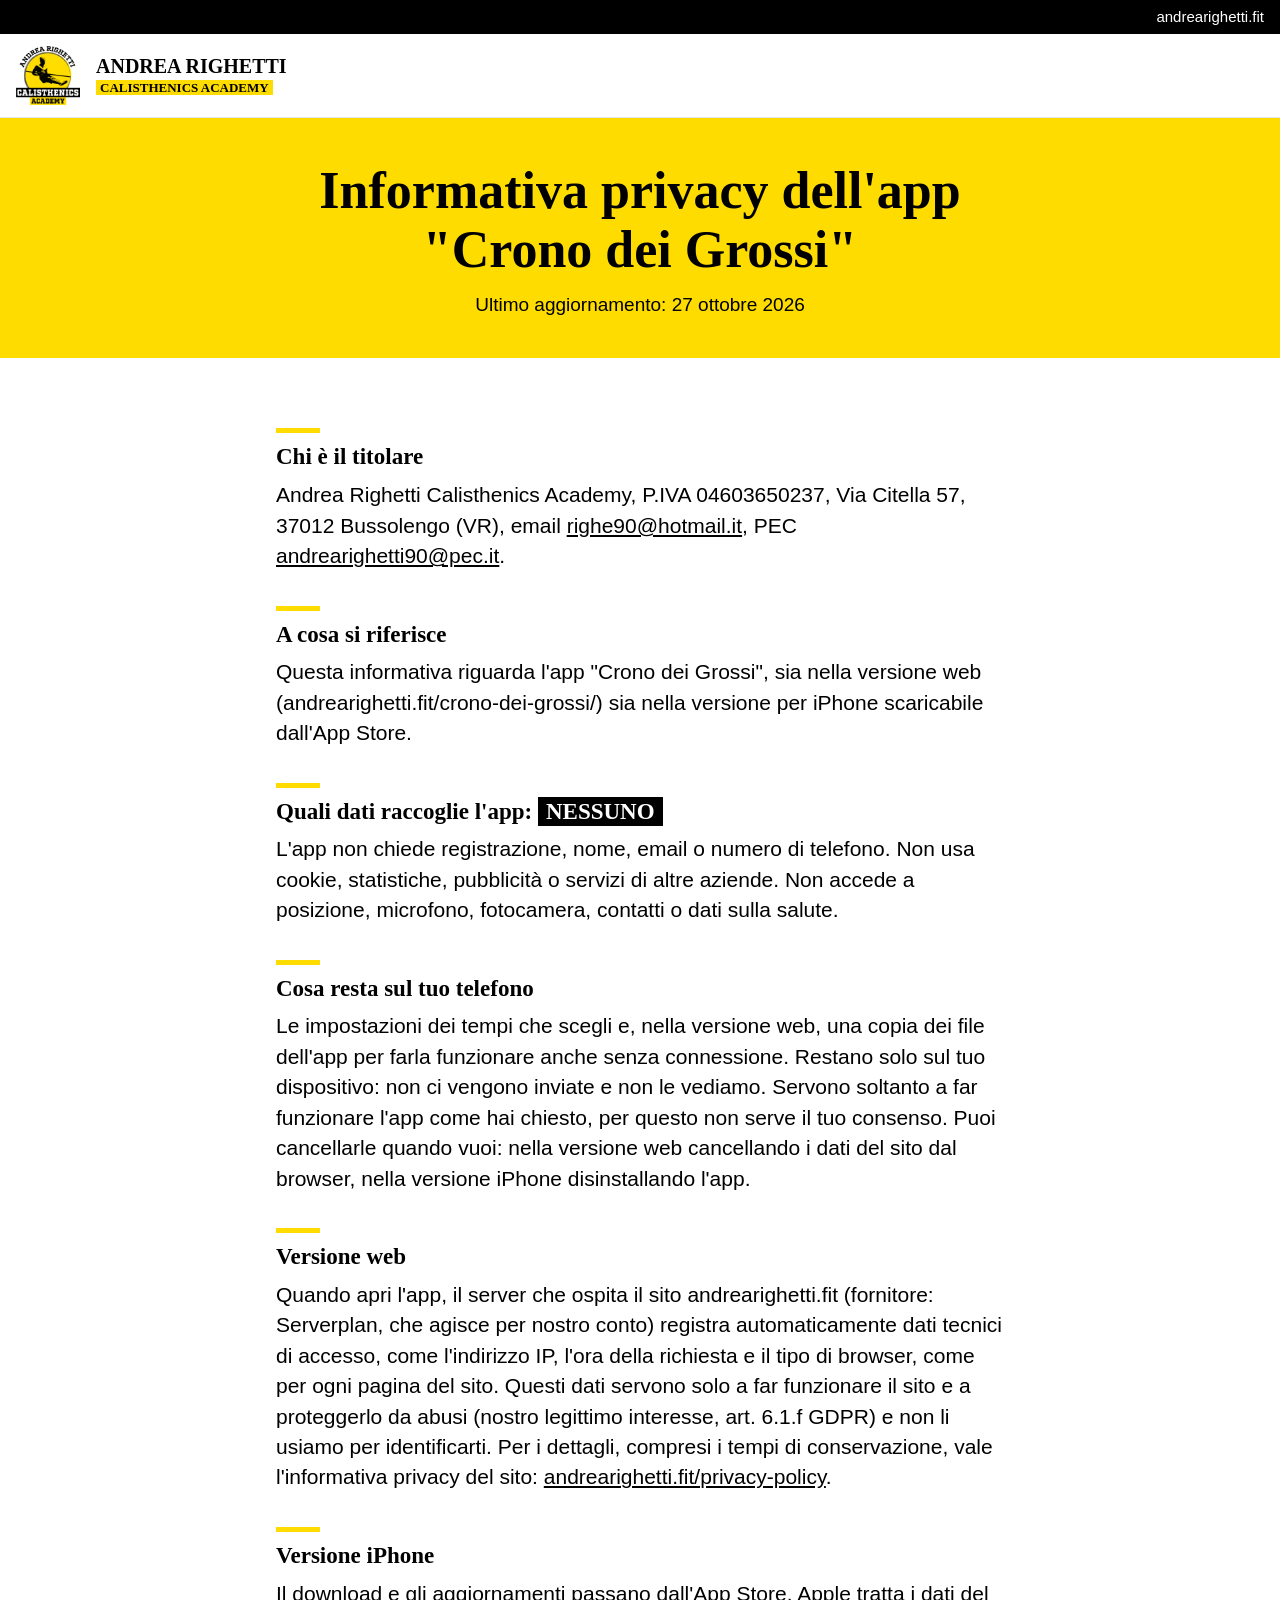
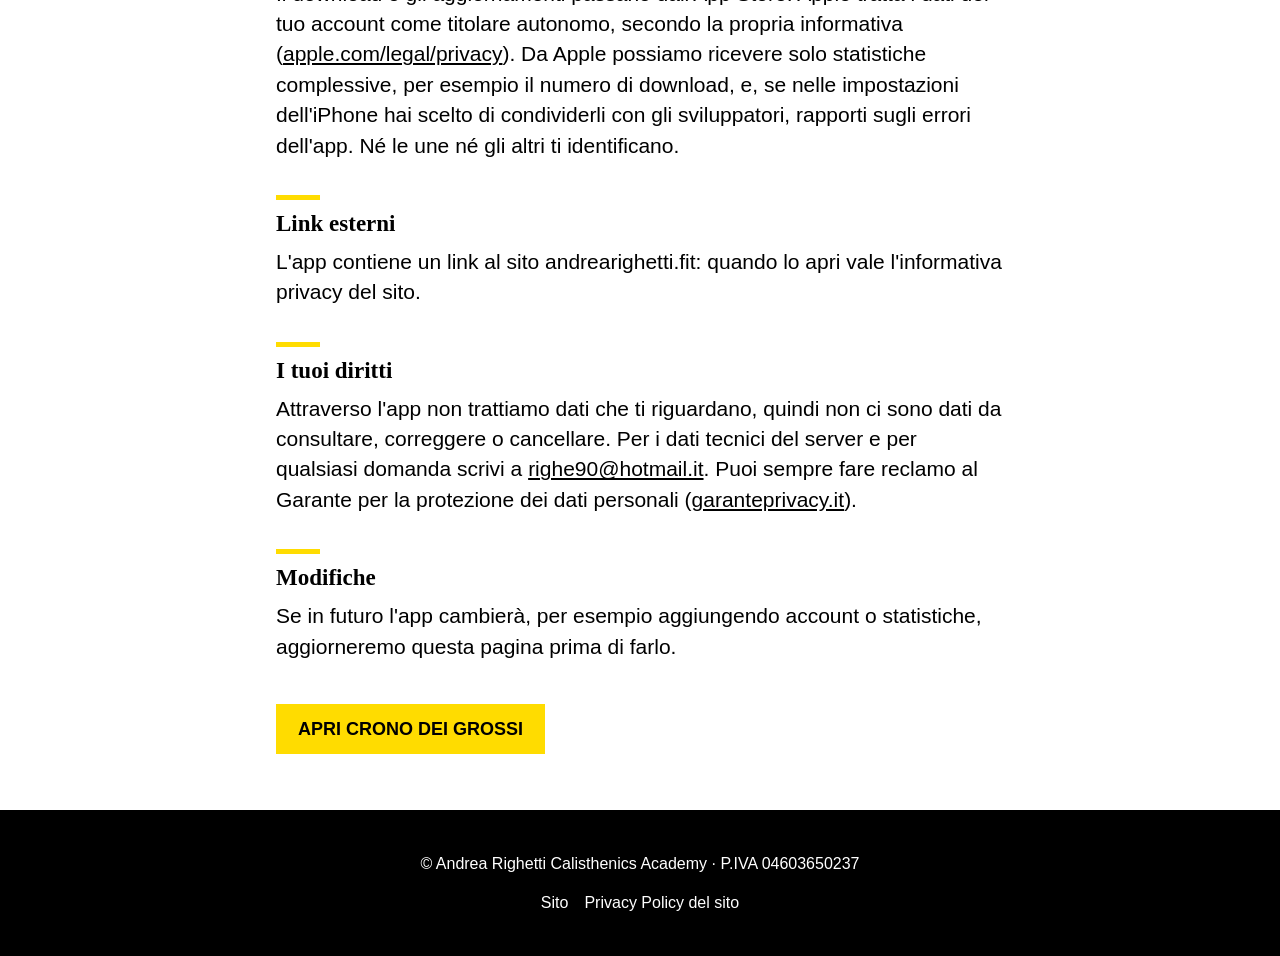
==== privacy/index.html @ 07d0cfbe "Backup: pagina privacy" ====
<!doctype html>
<html lang="it">
<head>
<meta charset="utf-8">
<meta name="viewport" content="width=device-width, initial-scale=1">
<title>Privacy – Crono dei Grossi | Andrea Righetti</title>
<meta name="description" content="Informativa privacy dell'app Crono dei Grossi di Andrea Righetti Calisthenics Academy.">
<link rel="icon" type="image/png" href="../assets/icona-192.png">
<style>
/* Pagina statica: nessun file esterno (niente Google Fonts, niente iubenda, niente statistiche) */
@font-face { font-family: "BioRhyme"; src: url("font/biorhyme-700.woff2") format("woff2"); font-weight: 700; font-display: swap; }
@font-face { font-family: "Barlow Condensed"; src: url("font/barlow-condensed-300.woff2") format("woff2"); font-weight: 300; font-display: swap; }
@font-face { font-family: "Barlow Condensed"; src: url("font/barlow-condensed-600.woff2") format("woff2"); font-weight: 600; font-display: swap; }
:root { --giallo: #ffdc00; --nero: #000; --bianco: #fff; --grigio: #333; }
* { box-sizing: border-box; }
html { -webkit-text-size-adjust: 100%; }
body { margin: 0; background: var(--bianco); color: var(--nero); font: 300 21px/1.45 "Barlow Condensed", "Arial Narrow", sans-serif; }
a { color: inherit; }
.barra { background: var(--nero); color: var(--bianco); font-size: 15px; padding: 6px 16px; text-align: right; }
.barra a { text-decoration: none; }
.testa { display: flex; align-items: center; gap: 16px; padding: 12px 16px; border-bottom: 1px solid #e5e5e5; }
.testa img { width: 64px; height: auto; display: block; }
.testa .nome { font: 700 20px/1.05 "BioRhyme", Georgia, serif; text-transform: uppercase; text-decoration: none; }
.testa .nome span { display: block; font-size: 13px; color: var(--nero); background: var(--giallo); padding: 1px 4px; width: max-content; margin-top: 3px; }
.titolo { background: var(--giallo); padding: 44px 16px 40px; text-align: center; }
.titolo h1 { margin: 0 auto; max-width: 820px; font: 700 clamp(30px, 6vw, 52px)/1.12 "BioRhyme", Georgia, serif; }
.titolo p { margin: 12px 0 0; font-size: 19px; }
main { max-width: 760px; margin: 0 auto; padding: 36px 16px 56px; }
h2 { font: 700 23px/1.25 "BioRhyme", Georgia, serif; margin: 34px 0 8px; }
h2::before { content: ""; display: block; width: 44px; height: 5px; background: var(--giallo); margin-bottom: 10px; }
main p { margin: 0 0 12px; }
strong { font-weight: 600; }
.nessuno { background: var(--nero); color: var(--bianco); padding: 2px 8px; font-weight: 600; text-transform: uppercase; }
.torna { display: inline-block; margin-top: 30px; background: var(--giallo); color: var(--nero); font-weight: 600; font-size: 18px; text-transform: uppercase; text-decoration: none; padding: 12px 22px; }
footer { background: var(--nero); color: var(--bianco); font-size: 16px; padding: 26px 16px; text-align: center; }
footer a { text-decoration: none; margin: 0 8px; }
@media (max-width: 480px) { body { font-size: 19px; } .titolo { padding: 32px 16px 28px; } }
</style>
</head>
<body>
<div class="barra"><a href="https://www.andrearighetti.fit/">andrearighetti.fit</a></div>
<header class="testa">
  <a href="https://www.andrearighetti.fit/"><img src="logo.png" alt="Andrea Righetti Calisthenics Academy" width="64" height="60"></a>
  <a class="nome" href="https://www.andrearighetti.fit/">Andrea Righetti<span>Calisthenics Academy</span></a>
</header>

<section class="titolo">
  <h1>Informativa privacy dell'app "Crono dei Grossi"</h1>
  <p>Ultimo aggiornamento: 27 ottobre 2026</p>
</section>

<main>
  <h2>Chi è il titolare</h2>
  <p>Andrea Righetti Calisthenics Academy, P.IVA 04603650237, Via Citella 57, 37012 Bussolengo (VR), email <a href="mailto:righe90@hotmail.it">righe90@hotmail.it</a>, PEC <a href="mailto:andrearighetti90@pec.it">andrearighetti90@pec.it</a>.</p>

  <h2>A cosa si riferisce</h2>
  <p>Questa informativa riguarda l'app "Crono dei Grossi", sia nella versione web (andrearighetti.fit/crono-dei-grossi/) sia nella versione per iPhone scaricabile dall'App Store.</p>

  <h2>Quali dati raccoglie l'app: <span class="nessuno">nessuno</span></h2>
  <p>L'app non chiede registrazione, nome, email o numero di telefono. Non usa cookie, statistiche, pubblicità o servizi di altre aziende. Non accede a posizione, microfono, fotocamera, contatti o dati sulla salute.</p>

  <h2>Cosa resta sul tuo telefono</h2>
  <p>Le impostazioni dei tempi che scegli e, nella versione web, una copia dei file dell'app per farla funzionare anche senza connessione. Restano solo sul tuo dispositivo: non ci vengono inviate e non le vediamo. Servono soltanto a far funzionare l'app come hai chiesto, per questo non serve il tuo consenso. Puoi cancellarle quando vuoi: nella versione web cancellando i dati del sito dal browser, nella versione iPhone disinstallando l'app.</p>

  <h2>Versione web</h2>
  <p>Quando apri l'app, il server che ospita il sito andrearighetti.fit (fornitore: Serverplan, che agisce per nostro conto) registra automaticamente dati tecnici di accesso, come l'indirizzo IP, l'ora della richiesta e il tipo di browser, come per ogni pagina del sito. Questi dati servono solo a far funzionare il sito e a proteggerlo da abusi (nostro legittimo interesse, art. 6.1.f GDPR) e non li usiamo per identificarti. Per i dettagli, compresi i tempi di conservazione, vale l'informativa privacy del sito: <a href="https://www.andrearighetti.fit/privacy-policy/">andrearighetti.fit/privacy-policy</a>.</p>

  <h2>Versione iPhone</h2>
  <p>Il download e gli aggiornamenti passano dall'App Store. Apple tratta i dati del tuo account come titolare autonomo, secondo la propria informativa (<a href="https://www.apple.com/legal/privacy/">apple.com/legal/privacy</a>). Da Apple possiamo ricevere solo statistiche complessive, per esempio il numero di download, e, se nelle impostazioni dell'iPhone hai scelto di condividerli con gli sviluppatori, rapporti sugli errori dell'app. Né le une né gli altri ti identificano.</p>

  <h2>Link esterni</h2>
  <p>L'app contiene un link al sito andrearighetti.fit: quando lo apri vale l'informativa privacy del sito.</p>

  <h2>I tuoi diritti</h2>
  <p>Attraverso l'app non trattiamo dati che ti riguardano, quindi non ci sono dati da consultare, correggere o cancellare. Per i dati tecnici del server e per qualsiasi domanda scrivi a <a href="mailto:righe90@hotmail.it">righe90@hotmail.it</a>. Puoi sempre fare reclamo al Garante per la protezione dei dati personali (<a href="https://www.garanteprivacy.it/">garanteprivacy.it</a>).</p>

  <h2>Modifiche</h2>
  <p>Se in futuro l'app cambierà, per esempio aggiungendo account o statistiche, aggiorneremo questa pagina prima di farlo.</p>

  <a class="torna" href="../">Apri Crono dei Grossi</a>
</main>

<footer>
  <p>© Andrea Righetti Calisthenics Academy · P.IVA 04603650237</p>
  <p><a href="https://www.andrearighetti.fit/">Sito</a><a href="https://www.andrearighetti.fit/privacy-policy/">Privacy Policy del sito</a></p>
</footer>
</body>
</html>
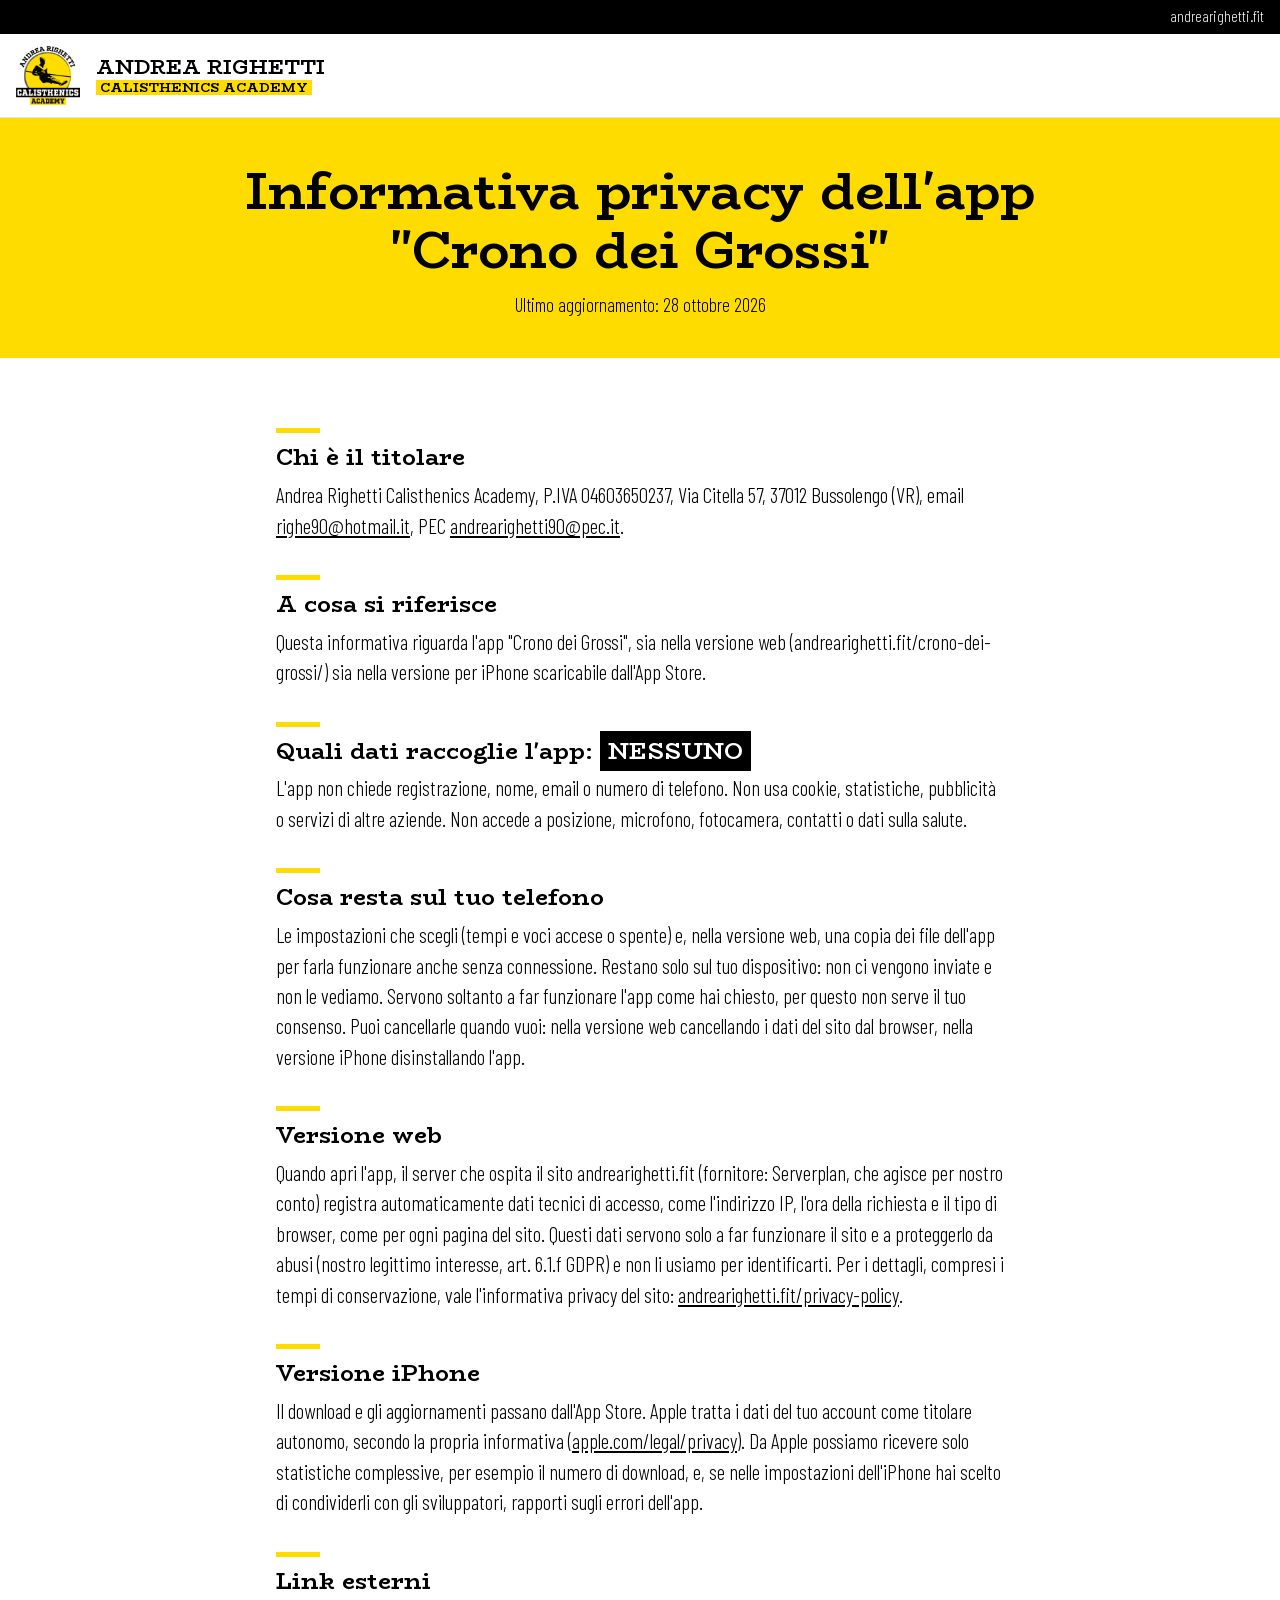
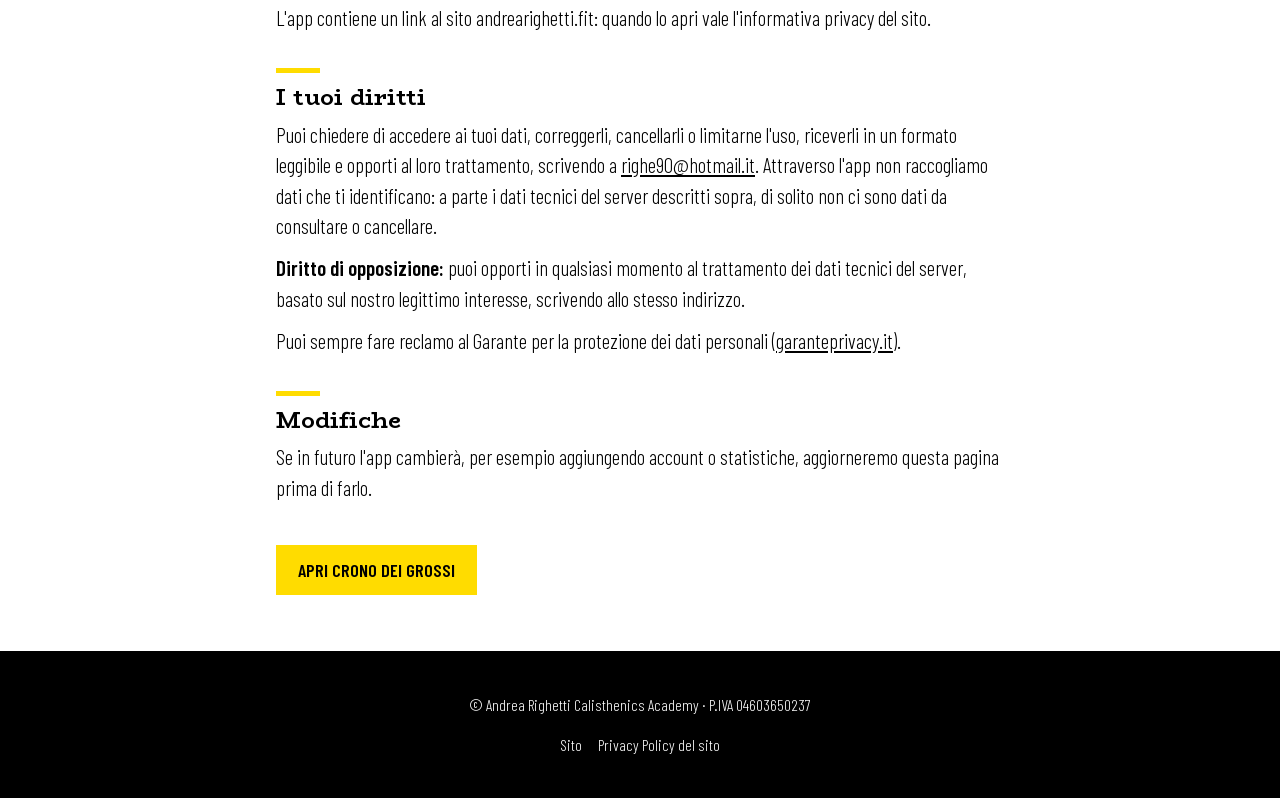
==== commit ff125607: "Privacy: diritti completi, voci, tolta frase Apple (28/10/2026)" ====
--- a/privacy/index.html
+++ b/privacy/index.html
@@ -46,7 +46,7 @@
 
 <section class="titolo">
   <h1>Informativa privacy dell'app "Crono dei Grossi"</h1>
-  <p>Ultimo aggiornamento: 27 ottobre 2026</p>
+  <p>Ultimo aggiornamento: 28 ottobre 2026</p>
 </section>
 
 <main>
@@ -60,19 +60,21 @@
   <p>L'app non chiede registrazione, nome, email o numero di telefono. Non usa cookie, statistiche, pubblicità o servizi di altre aziende. Non accede a posizione, microfono, fotocamera, contatti o dati sulla salute.</p>
 
   <h2>Cosa resta sul tuo telefono</h2>
-  <p>Le impostazioni dei tempi che scegli e, nella versione web, una copia dei file dell'app per farla funzionare anche senza connessione. Restano solo sul tuo dispositivo: non ci vengono inviate e non le vediamo. Servono soltanto a far funzionare l'app come hai chiesto, per questo non serve il tuo consenso. Puoi cancellarle quando vuoi: nella versione web cancellando i dati del sito dal browser, nella versione iPhone disinstallando l'app.</p>
+  <p>Le impostazioni che scegli (tempi e voci accese o spente) e, nella versione web, una copia dei file dell'app per farla funzionare anche senza connessione. Restano solo sul tuo dispositivo: non ci vengono inviate e non le vediamo. Servono soltanto a far funzionare l'app come hai chiesto, per questo non serve il tuo consenso. Puoi cancellarle quando vuoi: nella versione web cancellando i dati del sito dal browser, nella versione iPhone disinstallando l'app.</p>
 
   <h2>Versione web</h2>
   <p>Quando apri l'app, il server che ospita il sito andrearighetti.fit (fornitore: Serverplan, che agisce per nostro conto) registra automaticamente dati tecnici di accesso, come l'indirizzo IP, l'ora della richiesta e il tipo di browser, come per ogni pagina del sito. Questi dati servono solo a far funzionare il sito e a proteggerlo da abusi (nostro legittimo interesse, art. 6.1.f GDPR) e non li usiamo per identificarti. Per i dettagli, compresi i tempi di conservazione, vale l'informativa privacy del sito: <a href="https://www.andrearighetti.fit/privacy-policy/">andrearighetti.fit/privacy-policy</a>.</p>
 
   <h2>Versione iPhone</h2>
-  <p>Il download e gli aggiornamenti passano dall'App Store. Apple tratta i dati del tuo account come titolare autonomo, secondo la propria informativa (<a href="https://www.apple.com/legal/privacy/">apple.com/legal/privacy</a>). Da Apple possiamo ricevere solo statistiche complessive, per esempio il numero di download, e, se nelle impostazioni dell'iPhone hai scelto di condividerli con gli sviluppatori, rapporti sugli errori dell'app. Né le une né gli altri ti identificano.</p>
+  <p>Il download e gli aggiornamenti passano dall'App Store. Apple tratta i dati del tuo account come titolare autonomo, secondo la propria informativa (<a href="https://www.apple.com/legal/privacy/">apple.com/legal/privacy</a>). Da Apple possiamo ricevere solo statistiche complessive, per esempio il numero di download, e, se nelle impostazioni dell'iPhone hai scelto di condividerli con gli sviluppatori, rapporti sugli errori dell'app.</p>
 
   <h2>Link esterni</h2>
   <p>L'app contiene un link al sito andrearighetti.fit: quando lo apri vale l'informativa privacy del sito.</p>
 
   <h2>I tuoi diritti</h2>
-  <p>Attraverso l'app non trattiamo dati che ti riguardano, quindi non ci sono dati da consultare, correggere o cancellare. Per i dati tecnici del server e per qualsiasi domanda scrivi a <a href="mailto:righe90@hotmail.it">righe90@hotmail.it</a>. Puoi sempre fare reclamo al Garante per la protezione dei dati personali (<a href="https://www.garanteprivacy.it/">garanteprivacy.it</a>).</p>
+  <p>Puoi chiedere di accedere ai tuoi dati, correggerli, cancellarli o limitarne l'uso, riceverli in un formato leggibile e opporti al loro trattamento, scrivendo a <a href="mailto:righe90@hotmail.it">righe90@hotmail.it</a>. Attraverso l'app non raccogliamo dati che ti identificano: a parte i dati tecnici del server descritti sopra, di solito non ci sono dati da consultare o cancellare.</p>
+  <p><strong>Diritto di opposizione:</strong> puoi opporti in qualsiasi momento al trattamento dei dati tecnici del server, basato sul nostro legittimo interesse, scrivendo allo stesso indirizzo.</p>
+  <p>Puoi sempre fare reclamo al Garante per la protezione dei dati personali (<a href="https://www.garanteprivacy.it/">garanteprivacy.it</a>).</p>
 
   <h2>Modifiche</h2>
   <p>Se in futuro l'app cambierà, per esempio aggiungendo account o statistiche, aggiorneremo questa pagina prima di farlo.</p>
